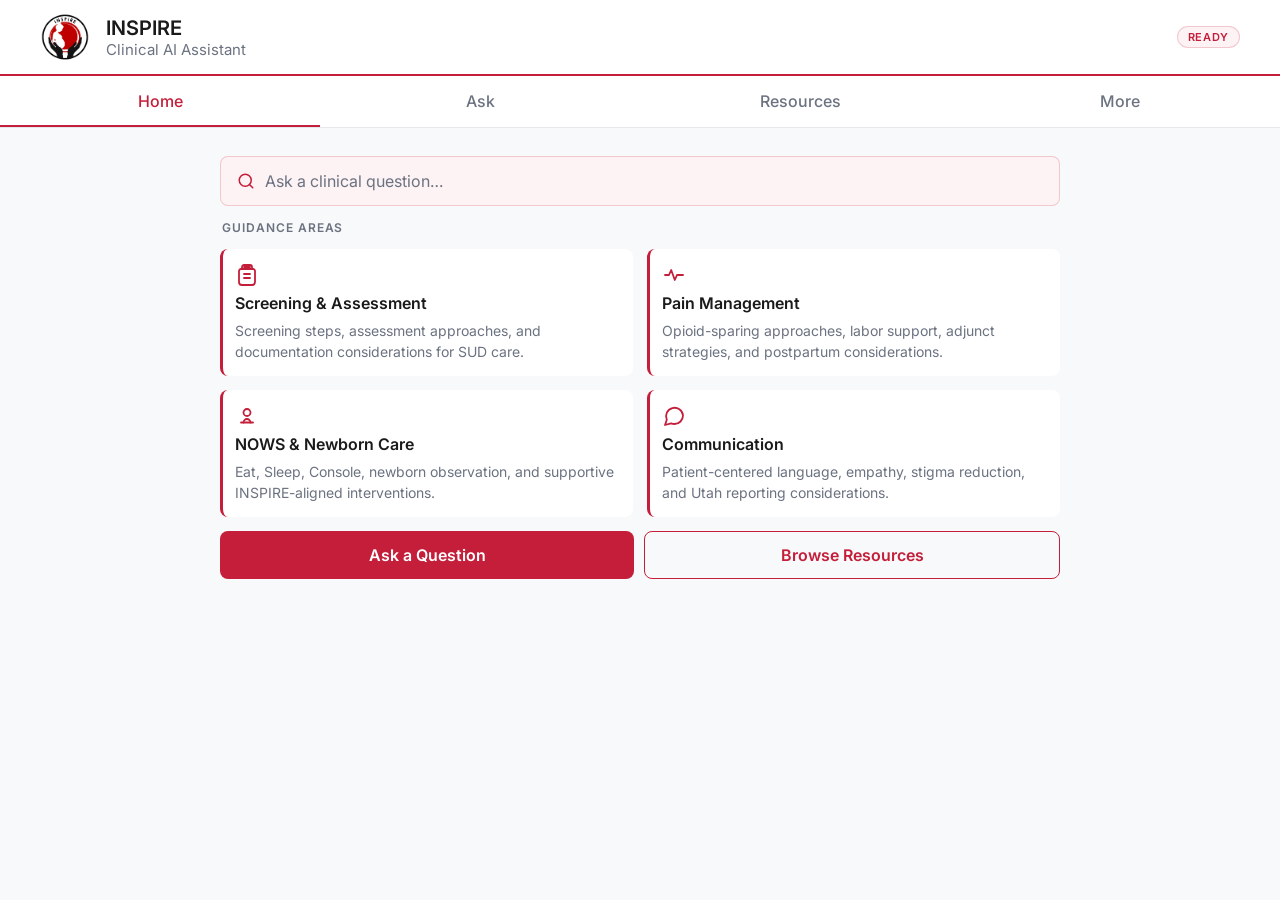
==== index.html @ fba4457f "Initial Commit" ====
<!doctype html>
<html lang="en">
<head>
  <meta charset="utf-8" />
  <meta name="viewport" content="width=device-width, initial-scale=1, viewport-fit=cover" />
  <title>INSPIRE Clinical AI Assistant</title>
  <meta name="description" content="Project INSPIRE Clinical AI Assistant reference interface for substance use disorder care in pregnancy and childbirth." />
  <link rel="preconnect" href="https://fonts.googleapis.com" />
  <link rel="preconnect" href="https://fonts.gstatic.com" crossorigin />
  <link href="https://fonts.googleapis.com/css2?family=Inter:wght@300;400;500;600;700;800&display=swap" rel="stylesheet" />
  <link rel="stylesheet" href="styles.css" />
</head>
<body>
  <div class="app-shell">

    <!-- HEADER -->
    <header class="app-header">
      <div class="app-header__logo">
        <img src="Assets/logo_INSPIRE%202.png" alt="Project INSPIRE logo" class="logo-image" id="brandLogo" />
        <div class="logo-fallback" aria-hidden="true">I</div>
      </div>
      <div class="app-header__brand">
        <span class="app-header__name">INSPIRE</span>
        <span class="app-header__sub">Clinical AI Assistant</span>
      </div>
      <div class="app-header__badge">READY</div>
    </header>

    <!-- TOP TAB NAV -->
    <nav class="top-tabs" aria-label="Main navigation">
      <button class="tab-btn is-active" type="button" data-view="home">Home</button>
      <button class="tab-btn" type="button" data-view="ask">Ask</button>
      <button class="tab-btn" type="button" data-view="resources">Resources</button>
      <button class="tab-btn" type="button" data-view="more">More</button>
    </nav>

    <!-- CONTENT BODY -->
    <div class="app-body">

      <!-- HOME PANEL -->
      <section class="view-panel" id="view-home" data-view-panel="home">
        <div class="panel-scroll">
          <button class="search-cta" type="button" data-jump-view="ask">
            <svg class="search-cta__icon" viewBox="0 0 24 24" fill="none" stroke="currentColor" stroke-width="2" stroke-linecap="round" stroke-linejoin="round" aria-hidden="true"><circle cx="11" cy="11" r="8"/><path d="m21 21-4.35-4.35"/></svg>
            <span>Ask a clinical question…</span>
          </button>
          <p class="section-label">Guidance Areas</p>
          <div class="feature-grid" id="featureGrid"></div>
          <div class="home-actions">
            <button class="btn-primary" type="button" data-jump-view="ask">Ask a Question</button>
            <button class="btn-outline" type="button" data-jump-view="resources">Browse Resources</button>
          </div>
        </div>
      </section>

      <!-- ASK PANEL -->
      <section class="view-panel view-panel--ask" id="view-ask" data-view-panel="ask" hidden>
        <div class="chip-rail" id="promptList"></div>
        <div class="chat-thread" id="chatThread">
          <article class="bubble bubble--assistant">
            <p>Ask about screening, pain management, NOWS interventions, Utah laws and policies, patient-centered communication, or a Project INSPIRE scenario.</p>
          </article>
        </div>
        <form class="composer" id="assistantComposer">
          <label class="sr-only" for="assistantInput">Question for the AI assistant</label>
          <textarea
            id="assistantInput"
            name="assistantInput"
            rows="3"
            placeholder="Type your clinical question…"
          ></textarea>
          <div class="composer-footer">
            <span class="char-count" id="characterCount">0 chars</span>
            <button class="btn-primary composer-send" type="submit" id="sendButton" disabled>Send</button>
          </div>
        </form>
      </section>

      <!-- RESOURCES PANEL -->
      <section class="view-panel view-panel--resources" id="view-resources" data-view-panel="resources" hidden>
        <div class="sticky-search">
          <svg viewBox="0 0 24 24" fill="none" stroke="currentColor" stroke-width="2" stroke-linecap="round" stroke-linejoin="round" aria-hidden="true"><circle cx="11" cy="11" r="8"/><path d="m21 21-4.35-4.35"/></svg>
          <label class="sr-only" for="resourceSearch">Search resources</label>
          <input type="search" id="resourceSearch" placeholder="Search resources" />
        </div>
        <div class="list-body" id="resourceList"></div>
        <p class="empty-state" id="resourceEmptyState" hidden>No resources match that search.</p>
      </section>

      <!-- MORE PANEL -->
      <section class="view-panel" id="view-more" data-view-panel="more" hidden>
        <div class="panel-scroll">
          <p class="section-label">Quick Access</p>
          <div class="list-rows" id="quickAccess"></div>
          <div class="compliance-block">
            <p class="section-label">Privacy &amp; Compliance</p>
            <p class="compliance-text" id="privacyCopy"></p>
          </div>
        </div>
      </section>

    </div><!-- .app-body -->
  </div><!-- .app-shell -->

  <script src="app.js" defer></script>
</body>
</html>
---- styles.css ----
/* ============================================================
   INSPIRE Clinical AI Assistant — styles.css
   Mobile-first, no-scroll shell with top-tab navigation
   ============================================================ */

/* ---------- Design Tokens ---------- */
:root {
  --brand:       #c41e3a;
  --brand-soft:  #fdf2f4;
  --brand-mid:   rgba(196, 30, 58, 0.12);
  --text:        #1a1a1a;
  --muted:       #6b7280;
  --border:      #e5e7eb;
  --surface:     #ffffff;
  --bg:          #f8f9fa;
  --radius:      8px;
  --header-h:    64px;
  --tabs-h:      46px;
  --font:        'Inter', system-ui, -apple-system, sans-serif;
}

/* ---------- Reset ---------- */
*, *::before, *::after { box-sizing: border-box; margin: 0; padding: 0; }
html, body {
  height: 100%;
  overflow: hidden;
  font-family: var(--font);
  font-size: 16px;
  color: var(--text);
  background: #fff;
  -webkit-text-size-adjust: 100%;
}
button, input, textarea, select { font: inherit; color: inherit; }
button { cursor: pointer; border: none; background: none; }
img { max-width: 100%; display: block; }
.sr-only {
  position: absolute; width: 1px; height: 1px;
  padding: 0; margin: -1px; overflow: hidden;
  clip: rect(0,0,0,0); white-space: nowrap; border: 0;
}

/* ---------- App Shell ---------- */
.app-shell {
  display: flex;
  flex-direction: column;
  height: 100%;
  height: 100dvh;
  background: #fff;
}

/* ---------- Header ---------- */
.app-header {
  height: var(--header-h);
  flex-shrink: 0;
  display: flex;
  align-items: center;
  padding: 0 16px;
  gap: 12px;
  background: #fff;
  border-bottom: 2.5px solid var(--brand);
}
.app-header__logo {
  position: relative;
  width: 44px;
  height: 44px;
  flex-shrink: 0;
}
.logo-image {
  width: 44px;
  height: 44px;
  border-radius: 50%;
  object-fit: cover;
}
.logo-fallback {
  display: none;
  width: 44px;
  height: 44px;
  border-radius: 50%;
  background: var(--brand);
  color: #fff;
  font-size: 20px;
  font-weight: 700;
  align-items: center;
  justify-content: center;
}
.logo-image.is-hidden { display: none; }
.logo-image.is-hidden ~ .logo-fallback { display: flex; }
.app-header__brand {
  flex: 1;
  display: flex;
  flex-direction: column;
  gap: 1px;
  min-width: 0;
}
.app-header__name {
  font-size: 18px;
  font-weight: 600;
  color: var(--text);
  line-height: 1.2;
}
.app-header__sub {
  font-size: 14px;
  color: var(--muted);
  line-height: 1.2;
  white-space: nowrap;
  overflow: hidden;
  text-overflow: ellipsis;
}
.app-header__badge {
  flex-shrink: 0;
  font-size: 11px;
  font-weight: 600;
  letter-spacing: 0.06em;
  color: var(--brand);
  background: var(--brand-soft);
  border: 1px solid rgba(196, 30, 58, 0.2);
  border-radius: 20px;
  padding: 3px 10px;
}

/* ---------- Top Tabs ---------- */
.top-tabs {
  height: var(--tabs-h);
  flex-shrink: 0;
  display: flex;
  background: #fff;
  border-bottom: 1px solid var(--border);
}
.tab-btn {
  flex: 1;
  height: 100%;
  font-size: 15px;
  font-weight: 500;
  color: var(--muted);
  background: none;
  border: none;
  border-bottom: 2.5px solid transparent;
  padding: 0 4px;
  transition: color 0.15s, border-color 0.15s;
}
.tab-btn.is-active {
  color: var(--brand);
  border-bottom-color: var(--brand);
}

/* ---------- App Body ---------- */
.app-body {
  flex: 1;
  position: relative;
  overflow: hidden;
  background: var(--bg);
}

/* ---------- View Panels ---------- */
.view-panel {
  position: absolute;
  inset: 0;
  overflow: hidden;
  display: flex;
  flex-direction: column;
  background: var(--bg);
}
.view-panel[hidden] { display: none; }

/* Scrollable inner for Home & More */
.panel-scroll {
  flex: 1;
  overflow-y: auto;
  -webkit-overflow-scrolling: touch;
  scrollbar-width: none;
  padding: 16px;
  display: flex;
  flex-direction: column;
  gap: 14px;
}
.panel-scroll::-webkit-scrollbar { display: none; }

/* ---------- HOME: Search CTA ---------- */
.search-cta {
  display: flex;
  align-items: center;
  gap: 10px;
  background: var(--brand-soft);
  border: 1px solid rgba(196, 30, 58, 0.2);
  border-radius: var(--radius);
  padding: 14px 16px;
  cursor: pointer;
  color: var(--muted);
  font-size: 16px;
  min-height: 48px;
  user-select: none;
}
.search-cta:hover, .search-cta:focus { background: var(--brand-mid); outline: none; }
.search-cta__icon {
  width: 18px;
  height: 18px;
  flex-shrink: 0;
  color: var(--brand);
}

/* ---------- Section Labels ---------- */
.section-label {
  font-size: 12px;
  font-weight: 600;
  letter-spacing: 0.08em;
  text-transform: uppercase;
  color: var(--muted);
  padding: 0 2px;
}

/* ---------- HOME: Feature Grid ---------- */
.feature-grid {
  display: grid;
  grid-template-columns: 1fr 1fr;
  gap: 10px;
}
.feature-card {
  background: #fff;
  border-radius: var(--radius);
  border-left: 3px solid var(--brand);
  padding: 14px 12px;
  display: flex;
  flex-direction: column;
  gap: 6px;
}
.feature-icon {
  width: 24px;
  height: 24px;
  color: var(--brand);
  flex-shrink: 0;
}
.feature-icon svg {
  width: 24px;
  height: 24px;
}
.feature-card h3 {
  font-size: 16px;
  font-weight: 600;
  line-height: 1.3;
  color: var(--text);
}
.feature-card p {
  font-size: 14px;
  color: var(--muted);
  line-height: 1.5;
}

/* ---------- HOME: Action Buttons ---------- */
.home-actions {
  display: flex;
  flex-direction: column;
  gap: 10px;
  padding-bottom: 4px;
}
.btn-primary {
  display: flex;
  align-items: center;
  justify-content: center;
  min-height: 48px;
  padding: 12px 20px;
  background: var(--brand);
  color: #fff;
  font-size: 16px;
  font-weight: 600;
  border-radius: var(--radius);
  border: none;
  cursor: pointer;
}
.btn-primary:disabled { opacity: 0.45; cursor: default; }
.btn-outline {
  display: flex;
  align-items: center;
  justify-content: center;
  min-height: 48px;
  padding: 12px 20px;
  background: var(--bg);
  color: var(--brand);
  font-size: 16px;
  font-weight: 600;
  border-radius: var(--radius);
  border: 1.5px solid var(--brand);
  cursor: pointer;
}

/* ---------- ASK PANEL ---------- */
.view-panel--ask {
  background: var(--bg);
}

/* Chip rail */
.chip-rail {
  flex-shrink: 0;
  display: flex;
  flex-wrap: wrap;
  gap: 8px;
  padding: 10px 14px 12px;
  background: #fff;
  border-bottom: 1px solid var(--border);
}
.chip-btn {
  flex-shrink: 0;
  background: var(--brand-soft);
  border: 1px solid rgba(196, 30, 58, 0.2);
  border-radius: 20px;
  color: var(--brand);
  font-size: 15px;
  font-weight: 500;
  padding: 7px 14px;
  cursor: pointer;
  white-space: nowrap;
  min-height: 36px;
}
.chip-btn:active { background: var(--brand-mid); }

/* Chat thread */
.chat-thread {
  flex: 1;
  overflow-y: auto;
  -webkit-overflow-scrolling: touch;
  scrollbar-width: none;
  padding: 16px 14px;
  display: flex;
  flex-direction: column;
  gap: 12px;
}
.chat-thread::-webkit-scrollbar { display: none; }
.bubble {
  max-width: 88%;
  padding: 12px 14px;
  border-radius: 12px;
  font-size: 16px;
  line-height: 1.5;
}
.bubble--assistant {
  background: #fff;
  border: 1px solid var(--border);
  align-self: flex-start;
}
.bubble--user {
  background: var(--brand);
  color: #fff;
  align-self: flex-end;
}

/* Composer */
.composer {
  flex-shrink: 0;
  background: #fff;
  border-top: 1px solid var(--border);
  padding: 12px 14px;
  padding-bottom: max(12px, env(safe-area-inset-bottom));
  display: flex;
  flex-direction: column;
  gap: 8px;
}
.composer textarea {
  width: 100%;
  resize: none;
  border: 1px solid var(--border);
  border-radius: var(--radius);
  padding: 10px 12px;
  font-size: 16px;
  line-height: 1.5;
  background: var(--bg);
  outline: none;
  min-height: 70px;
}
.composer textarea:focus { border-color: var(--brand); background: #fff; }
.composer-footer {
  display: flex;
  align-items: center;
  justify-content: space-between;
  gap: 10px;
}
.char-count {
  font-size: 13px;
  color: var(--muted);
}
.composer-send {
  min-width: 72px;
  padding: 10px 18px;
  min-height: 44px;
  font-size: 16px;
}

/* ---------- RESOURCES PANEL ---------- */
.view-panel--resources {
  background: var(--bg);
}
.sticky-search {
  flex-shrink: 0;
  display: flex;
  align-items: center;
  gap: 10px;
  height: 46px;
  background: #fff;
  border-bottom: 1px solid var(--border);
  padding: 0 14px;
}
.sticky-search svg {
  width: 18px;
  height: 18px;
  color: var(--muted);
  flex-shrink: 0;
}
.sticky-search input {
  flex: 1;
  border: none;
  background: var(--bg);
  font-size: 16px;
  outline: none;
  color: var(--text);
}
.sticky-search input::placeholder { color: var(--muted); }
.list-body {
  flex: 1;
  overflow-y: auto;
  -webkit-overflow-scrolling: touch;
  scrollbar-width: none;
  background: var(--bg);
}
.list-body::-webkit-scrollbar { display: none; }

/* ---------- List Rows ---------- */
.list-row {
  display: flex;
  align-items: center;
  gap: 14px;
  background: #fff;
  padding: 14px 16px;
  border-bottom: 1px solid var(--border);
  cursor: pointer;
  min-height: 64px;
  text-align: left;
  width: 100%;
  border-radius: 0;
  border-left: none;
  border-right: none;
}
.list-row:first-child { border-top: 1px solid var(--border); }
.list-row:active { background: var(--bg); }
.list-row__icon {
  width: 22px;
  height: 22px;
  flex-shrink: 0;
  color: var(--brand);
}
.list-row__icon svg { width: 22px; height: 22px; }
.list-row__copy { flex: 1; min-width: 0; }
.list-row__title {
  font-size: 16px;
  font-weight: 500;
  color: var(--text);
  line-height: 1.3;
}
.list-row__subtitle {
  font-size: 14px;
  color: var(--muted);
  line-height: 1.4;
  margin-top: 2px;
}
.list-row__chevron {
  flex-shrink: 0;
  width: 18px;
  height: 18px;
  color: var(--muted);
  opacity: 0.5;
}
.list-row__chevron svg { width: 18px; height: 18px; }

.list-section-label {
  font-size: 12px;
  font-weight: 600;
  letter-spacing: 0.08em;
  text-transform: uppercase;
  color: var(--muted);
  padding: 14px 16px 6px;
  background: var(--bg);
}

/* ---------- MORE PANEL ---------- */
.list-rows { /* direct parent of .list-row items */ }
.compliance-block { margin-top: 8px; }
.compliance-text {
  font-size: 16px;
  color: var(--muted);
  line-height: 1.6;
  padding: 8px 4px 4px;
}

/* ---------- Empty State ---------- */
.empty-state {
  font-size: 16px;
  color: var(--muted);
  text-align: center;
  padding: 40px 20px;
}

/* ---------- Tablet (640px+) ---------- */
@media (min-width: 640px) {
  :root { --header-h: 70px; --tabs-h: 50px; }
  .app-header { padding: 0 24px; gap: 16px; }
  .app-header__logo { width: 50px; height: 50px; }
  .logo-image { width: 50px; height: 50px; }
  .app-header__name { font-size: 20px; }
  .app-header__sub { font-size: 15px; }
  .tab-btn { font-size: 16px; }
  .panel-scroll { padding: 20px 24px; }
  .feature-grid { gap: 14px; }
  .home-actions { flex-direction: row; }
  .home-actions .btn-primary,
  .home-actions .btn-outline { flex: 1; }
  .chip-rail { padding: 12px 20px 14px; }
  .chat-thread { padding: 20px; }
  .composer { padding: 16px 20px; padding-bottom: max(16px, env(safe-area-inset-bottom)); }
  .sticky-search { height: 52px; padding: 0 20px; }
  .list-row { padding: 16px 20px; }
  .list-section-label { padding: 16px 20px 8px; }
}

/* ---------- Desktop (1024px+) ---------- */
@media (min-width: 1024px) {
  :root { --header-h: 76px; --tabs-h: 52px; }
  .app-header { padding: 0 40px; }
  .panel-scroll { padding: 28px 40px; max-width: 920px; width: 100%; align-self: center; }
  .chat-thread { padding: 28px 40px; }
  .composer { padding: 20px 40px; padding-bottom: 20px; }
  .sticky-search { padding: 0 40px; }
  .list-body, .list-rows {
    max-width: 880px;
    margin: 0 auto;
    width: 100%;
    display: block;
  }
  .list-section-label { padding-left: 0; padding-right: 0; max-width: 880px; margin: 0 auto; width: 100%; display: block; }
  .empty-state { padding: 60px 40px; }
}
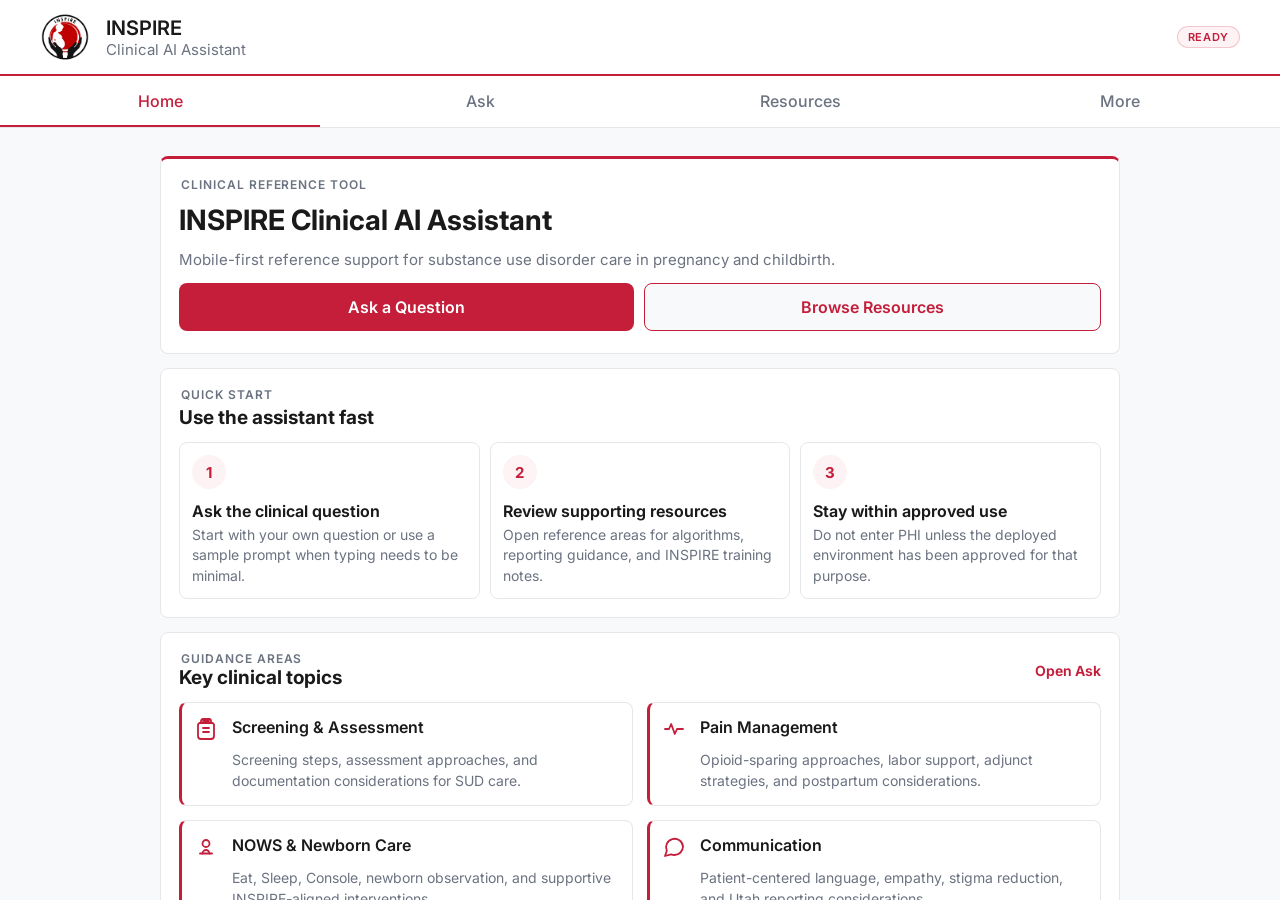
==== commit 2d0d0576: "updates" ====
--- a/index.html
+++ b/index.html
@@ -40,40 +40,101 @@
       <!-- HOME PANEL -->
       <section class="view-panel" id="view-home" data-view-panel="home">
         <div class="panel-scroll">
-          <button class="search-cta" type="button" data-jump-view="ask">
-            <svg class="search-cta__icon" viewBox="0 0 24 24" fill="none" stroke="currentColor" stroke-width="2" stroke-linecap="round" stroke-linejoin="round" aria-hidden="true"><circle cx="11" cy="11" r="8"/><path d="m21 21-4.35-4.35"/></svg>
-            <span>Ask a clinical question…</span>
-          </button>
-          <p class="section-label">Guidance Areas</p>
-          <div class="feature-grid" id="featureGrid"></div>
-          <div class="home-actions">
-            <button class="btn-primary" type="button" data-jump-view="ask">Ask a Question</button>
-            <button class="btn-outline" type="button" data-jump-view="resources">Browse Resources</button>
+          <section class="home-intro" aria-labelledby="homeIntroTitle">
+            <p class="section-label">Clinical Reference Tool</p>
+            <h1 id="homeIntroTitle">INSPIRE Clinical AI Assistant</h1>
+            <p class="home-intro__copy">Mobile-first reference support for substance use disorder care in pregnancy and childbirth.</p>
+            <div class="home-actions">
+              <button class="btn-primary" type="button" data-jump-view="ask">Ask a Question</button>
+              <button class="btn-outline" type="button" data-jump-view="resources">Browse Resources</button>
+            </div>
+          </section>
+
+          <section class="linear-section" aria-labelledby="workflowTitle">
+            <div class="section-heading">
+              <p class="section-label">Quick Start</p>
+              <h2 id="workflowTitle">Use the assistant fast</h2>
+            </div>
+            <div class="workflow-list">
+              <article class="workflow-step">
+                <span class="workflow-step__number">1</span>
+                <div>
+                  <h3>Ask the clinical question</h3>
+                  <p>Start with your own question or use a sample prompt when typing needs to be minimal.</p>
+                </div>
+              </article>
+              <article class="workflow-step">
+                <span class="workflow-step__number">2</span>
+                <div>
+                  <h3>Review supporting resources</h3>
+                  <p>Open reference areas for algorithms, reporting guidance, and INSPIRE training notes.</p>
+                </div>
+              </article>
+              <article class="workflow-step">
+                <span class="workflow-step__number">3</span>
+                <div>
+                  <h3>Stay within approved use</h3>
+                  <p>Do not enter PHI unless the deployed environment has been approved for that purpose.</p>
+                </div>
+              </article>
+            </div>
+          </section>
+
+          <section class="linear-section" aria-labelledby="guidanceTitle">
+            <div class="section-heading section-heading--row">
+              <div>
+                <p class="section-label">Guidance Areas</p>
+                <h2 id="guidanceTitle">Key clinical topics</h2>
+              </div>
+              <button class="text-link" type="button" data-jump-view="ask">Open Ask</button>
+            </div>
+            <div class="feature-grid" id="featureGrid"></div>
+          </section>
+
+          <div class="clinical-note">
+            <p class="section-label">Approved Use Reminder</p>
+            <p id="homePrivacyCopy"></p>
           </div>
         </div>
       </section>
 
       <!-- ASK PANEL -->
       <section class="view-panel view-panel--ask" id="view-ask" data-view-panel="ask" hidden>
-        <div class="chip-rail" id="promptList"></div>
-        <div class="chat-thread" id="chatThread">
-          <article class="bubble bubble--assistant">
+        <div class="ask-scroll">
+          <section class="ask-intro" aria-labelledby="askIntroTitle">
+            <p class="section-label">Assistant</p>
+            <h1 id="askIntroTitle">Your SUD care assistant for pregnancy and childbirth</h1>
             <p>Ask about screening, pain management, NOWS interventions, Utah laws and policies, patient-centered communication, or a Project INSPIRE scenario.</p>
-          </article>
+          </section>
+
+          <div class="chat-thread" id="chatThread">
+            <article class="bubble bubble--assistant">
+              <p>Ask a focused clinical question. The answer area is ready for the AI vendor connection while this interface remains consistent for learners and clinicians.</p>
+            </article>
+          </div>
+
+          <form class="composer" id="assistantComposer">
+            <label class="composer-label" for="assistantInput">Question for the AI assistant</label>
+            <textarea
+              id="assistantInput"
+              name="assistantInput"
+              rows="4"
+              placeholder="Type your clinical question..."
+            ></textarea>
+            <div class="composer-footer">
+              <span class="char-count" id="characterCount">0 chars</span>
+              <button class="btn-primary composer-send" type="submit" id="sendButton" disabled>Send</button>
+            </div>
+          </form>
+
+          <section class="prompt-library" aria-labelledby="promptLibraryTitle">
+            <div class="section-heading">
+              <p class="section-label">Example Questions</p>
+              <h2 id="promptLibraryTitle">Tap to preload</h2>
+            </div>
+            <div class="chip-rail" id="promptList"></div>
+          </section>
         </div>
-        <form class="composer" id="assistantComposer">
-          <label class="sr-only" for="assistantInput">Question for the AI assistant</label>
-          <textarea
-            id="assistantInput"
-            name="assistantInput"
-            rows="3"
-            placeholder="Type your clinical question…"
-          ></textarea>
-          <div class="composer-footer">
-            <span class="char-count" id="characterCount">0 chars</span>
-            <button class="btn-primary composer-send" type="submit" id="sendButton" disabled>Send</button>
-          </div>
-        </form>
       </section>
 
       <!-- RESOURCES PANEL -->
--- a/styles.css
+++ b/styles.css
@@ -175,27 +175,96 @@
 }
 .panel-scroll::-webkit-scrollbar { display: none; }
 
-/* ---------- HOME: Search CTA ---------- */
-.search-cta {
-  display: flex;
-  align-items: center;
+/* ---------- Home: Linear Clinical Layout ---------- */
+.home-intro,
+.linear-section,
+.clinical-note {
+  background: #fff;
+  border: 1px solid var(--border);
+  border-radius: var(--radius);
+  padding: 16px;
+}
+.home-intro {
+  display: flex;
+  flex-direction: column;
+  gap: 12px;
+  border-top: 3px solid var(--brand);
+}
+.home-intro h1,
+.ask-intro h1 {
+  font-size: 24px;
+  line-height: 1.15;
+  font-weight: 700;
+  color: var(--text);
+}
+.home-intro__copy,
+.ask-intro p,
+.clinical-note p:last-child {
+  font-size: 15px;
+  line-height: 1.55;
+  color: var(--muted);
+}
+.section-heading {
+  display: flex;
+  flex-direction: column;
+  gap: 4px;
+  margin-bottom: 12px;
+}
+.section-heading--row {
+  flex-direction: row;
+  align-items: center;
+  justify-content: space-between;
+  gap: 12px;
+}
+.section-heading h2 {
+  font-size: 19px;
+  line-height: 1.25;
+  font-weight: 700;
+  color: var(--text);
+}
+.workflow-list {
+  display: flex;
+  flex-direction: column;
   gap: 10px;
+}
+.workflow-step {
+  display: grid;
+  grid-template-columns: 34px 1fr;
+  gap: 12px;
+  padding: 12px;
+  border: 1px solid var(--border);
+  border-radius: var(--radius);
+  background: #fff;
+}
+.workflow-step__number {
+  display: flex;
+  align-items: center;
+  justify-content: center;
+  width: 34px;
+  height: 34px;
+  border-radius: 50%;
   background: var(--brand-soft);
-  border: 1px solid rgba(196, 30, 58, 0.2);
-  border-radius: var(--radius);
-  padding: 14px 16px;
-  cursor: pointer;
-  color: var(--muted);
-  font-size: 16px;
-  min-height: 48px;
-  user-select: none;
-}
-.search-cta:hover, .search-cta:focus { background: var(--brand-mid); outline: none; }
-.search-cta__icon {
-  width: 18px;
-  height: 18px;
-  flex-shrink: 0;
-  color: var(--brand);
+  color: var(--brand);
+  font-size: 15px;
+  font-weight: 700;
+}
+.workflow-step h3 {
+  font-size: 16px;
+  line-height: 1.3;
+  font-weight: 650;
+  color: var(--text);
+}
+.workflow-step p {
+  margin-top: 3px;
+  font-size: 14px;
+  line-height: 1.45;
+  color: var(--muted);
+}
+.text-link {
+  flex-shrink: 0;
+  color: var(--brand);
+  font-size: 14px;
+  font-weight: 650;
 }
 
 /* ---------- Section Labels ---------- */
@@ -211,17 +280,18 @@
 /* ---------- HOME: Feature Grid ---------- */
 .feature-grid {
   display: grid;
-  grid-template-columns: 1fr 1fr;
+  grid-template-columns: 1fr;
   gap: 10px;
 }
 .feature-card {
   background: #fff;
   border-radius: var(--radius);
+  border: 1px solid var(--border);
   border-left: 3px solid var(--brand);
   padding: 14px 12px;
-  display: flex;
-  flex-direction: column;
-  gap: 6px;
+  display: grid;
+  grid-template-columns: 28px 1fr;
+  gap: 8px 10px;
 }
 .feature-icon {
   width: 24px;
@@ -240,6 +310,7 @@
   color: var(--text);
 }
 .feature-card p {
+  grid-column: 2;
   font-size: 14px;
   color: var(--muted);
   line-height: 1.5;
@@ -286,49 +357,74 @@
 .view-panel--ask {
   background: var(--bg);
 }
-
-/* Chip rail */
-.chip-rail {
-  flex-shrink: 0;
-  display: flex;
-  flex-wrap: wrap;
-  gap: 8px;
-  padding: 10px 14px 12px;
-  background: #fff;
-  border-bottom: 1px solid var(--border);
-}
-.chip-btn {
-  flex-shrink: 0;
-  background: var(--brand-soft);
-  border: 1px solid rgba(196, 30, 58, 0.2);
-  border-radius: 20px;
-  color: var(--brand);
-  font-size: 15px;
-  font-weight: 500;
-  padding: 7px 14px;
-  cursor: pointer;
-  white-space: nowrap;
-  min-height: 36px;
-}
-.chip-btn:active { background: var(--brand-mid); }
-
-/* Chat thread */
-.chat-thread {
+.ask-scroll {
   flex: 1;
   overflow-y: auto;
   -webkit-overflow-scrolling: touch;
   scrollbar-width: none;
-  padding: 16px 14px;
+  padding: 16px;
+  display: flex;
+  flex-direction: column;
+  gap: 14px;
+}
+.ask-scroll::-webkit-scrollbar { display: none; }
+.ask-intro,
+.prompt-library {
+  background: #fff;
+  border: 1px solid var(--border);
+  border-radius: var(--radius);
+  padding: 16px;
+}
+.ask-intro {
+  display: flex;
+  flex-direction: column;
+  gap: 8px;
+  border-top: 3px solid var(--brand);
+}
+
+/* Chip rail */
+.chip-rail {
+  flex-shrink: 0;
+  display: flex;
+  overflow-x: auto;
+  -webkit-overflow-scrolling: touch;
+  scrollbar-width: none;
+  gap: 8px;
+  padding: 2px 0 4px;
+  background: #fff;
+}
+.chip-btn {
+  flex-shrink: 0;
+  background: var(--brand-soft);
+  border: 1px solid rgba(196, 30, 58, 0.2);
+  border-radius: 20px;
+  color: var(--brand);
+  font-size: 14px;
+  font-weight: 500;
+  padding: 8px 12px;
+  cursor: pointer;
+  white-space: nowrap;
+  min-height: 38px;
+}
+.chip-btn:active { background: var(--brand-mid); }
+
+/* Chat thread */
+.chat-thread {
+  min-height: 104px;
+  overflow-y: auto;
+  -webkit-overflow-scrolling: touch;
+  scrollbar-width: none;
+  padding: 0;
   display: flex;
   flex-direction: column;
   gap: 12px;
 }
 .chat-thread::-webkit-scrollbar { display: none; }
 .bubble {
-  max-width: 88%;
+  max-width: 100%;
   padding: 12px 14px;
-  border-radius: 12px;
-  font-size: 16px;
+  border-radius: var(--radius);
+  font-size: 15px;
   line-height: 1.5;
 }
 .bubble--assistant {
@@ -346,16 +442,21 @@
 .composer {
   flex-shrink: 0;
   background: #fff;
-  border-top: 1px solid var(--border);
-  padding: 12px 14px;
-  padding-bottom: max(12px, env(safe-area-inset-bottom));
+  border: 1px solid var(--border);
+  border-radius: var(--radius);
+  padding: 14px;
   display: flex;
   flex-direction: column;
   gap: 8px;
+}
+.composer-label {
+  font-size: 14px;
+  font-weight: 650;
+  color: var(--text);
 }
 .composer textarea {
   width: 100%;
-  resize: none;
+  resize: vertical;
   border: 1px solid var(--border);
   border-radius: var(--radius);
   padding: 10px 12px;
@@ -363,7 +464,7 @@
   line-height: 1.5;
   background: var(--bg);
   outline: none;
-  min-height: 70px;
+  min-height: 104px;
 }
 .composer textarea:focus { border-color: var(--brand); background: #fff; }
 .composer-footer {
@@ -506,13 +607,23 @@
   .app-header__sub { font-size: 15px; }
   .tab-btn { font-size: 16px; }
   .panel-scroll { padding: 20px 24px; }
-  .feature-grid { gap: 14px; }
+  .feature-grid { grid-template-columns: 1fr 1fr; gap: 14px; }
+  .home-intro,
+  .linear-section,
+  .clinical-note,
+  .ask-intro,
+  .prompt-library { padding: 18px; }
+  .home-intro h1,
+  .ask-intro h1 { font-size: 28px; }
+  .workflow-list { display: grid; grid-template-columns: repeat(3, 1fr); }
+  .workflow-step { grid-template-columns: 1fr; }
   .home-actions { flex-direction: row; }
   .home-actions .btn-primary,
   .home-actions .btn-outline { flex: 1; }
-  .chip-rail { padding: 12px 20px 14px; }
-  .chat-thread { padding: 20px; }
-  .composer { padding: 16px 20px; padding-bottom: max(16px, env(safe-area-inset-bottom)); }
+  .ask-scroll { padding: 20px 24px; }
+  .chip-rail { padding: 2px 0 4px; }
+  .chat-thread { padding: 0; }
+  .composer { padding: 18px; }
   .sticky-search { height: 52px; padding: 0 20px; }
   .list-row { padding: 16px 20px; }
   .list-section-label { padding: 16px 20px 8px; }
@@ -522,9 +633,10 @@
 @media (min-width: 1024px) {
   :root { --header-h: 76px; --tabs-h: 52px; }
   .app-header { padding: 0 40px; }
-  .panel-scroll { padding: 28px 40px; max-width: 920px; width: 100%; align-self: center; }
-  .chat-thread { padding: 28px 40px; }
-  .composer { padding: 20px 40px; padding-bottom: 20px; }
+  .panel-scroll { padding: 28px 40px; max-width: 1040px; width: 100%; align-self: center; }
+  .ask-scroll { padding: 28px 40px; max-width: 1040px; width: 100%; align-self: center; }
+  .chat-thread { padding: 0; }
+  .composer { padding: 20px; }
   .sticky-search { padding: 0 40px; }
   .list-body, .list-rows {
     max-width: 880px;
